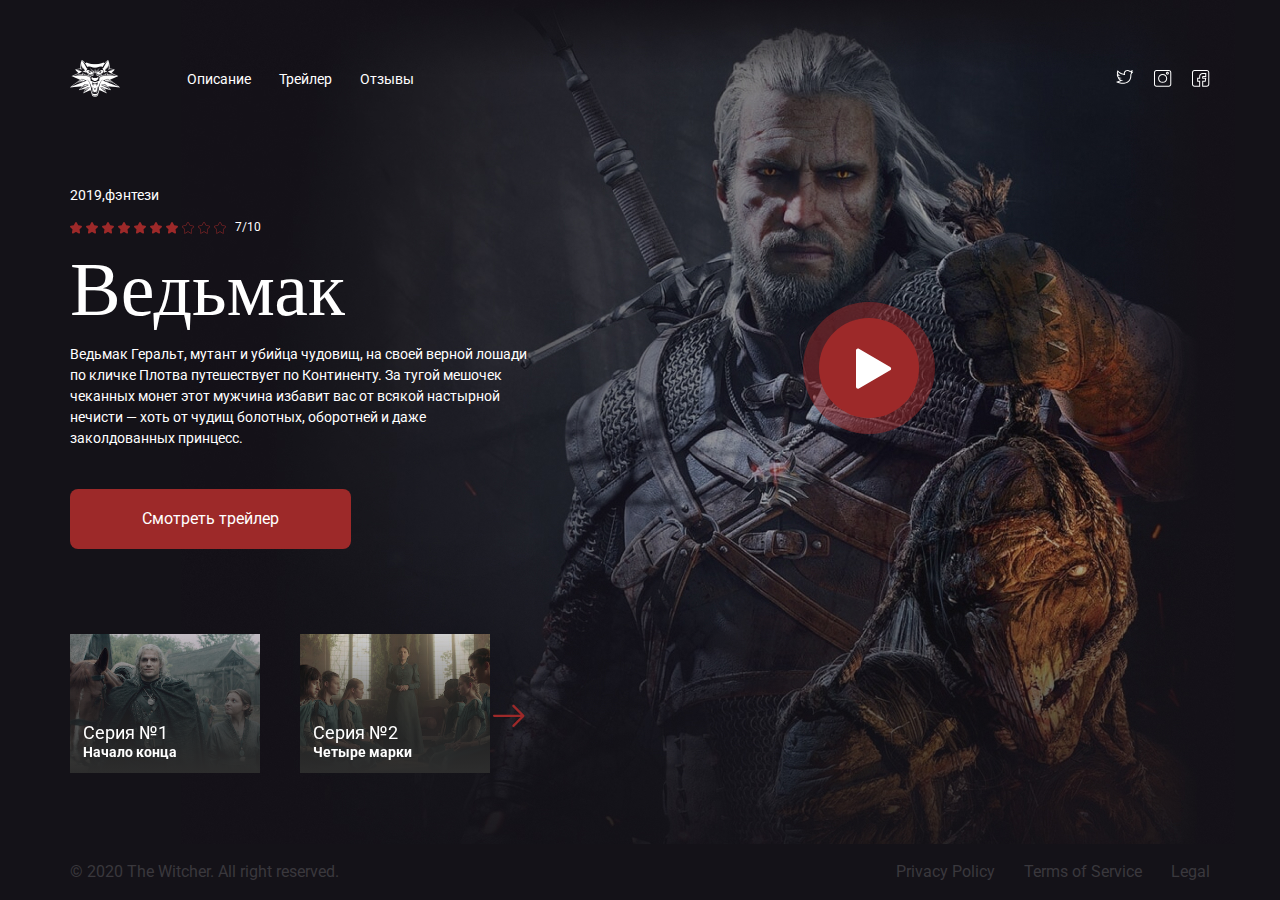
==== index.html @ c5347798 "Original mix" ====
<!doctype html>
<html lang="ru">

<head>
  <meta charset="UTF-8">
  <meta name="viewport" content="width=device-width, user-scalable=no, initial-scale=1.0, maximum-scale=1.0, minimum-scale=1.0">
  <meta http-equiv="X-UA-Compatible" content="ie=edge">
  <title>Ведьмак - официальный сайт сериала</title>
  <link href="https://fonts.googleapis.com/css?family=Roboto:400,700&display=swap&subset=cyrillic-ext" rel="stylesheet">
  <link rel="stylesheet" href="css/reset.css">
  <link rel="stylesheet" href="css/swiper.min.css">
  <link rel="stylesheet" href="css/animate.css">
  <link rel="stylesheet" href="css/style.css">

  <script src="js/swiper.min.js" defer></script>
  <script src="youtube-modal/index.js" defer></script>
  <script src="js/main.js" defer></script>

</head>

<body class="body-app" style="background-image: url(witcher/background.jpg);">
  <header>
    <div class="container">
      <div class="header">
        <img src="witcher/logo.png" alt="логотип Ведьмак" class="logo">
        <nav class="menu-list">
          <a href="#" class="menu-link">Описание</a>
          <a href="#" class="menu-link">Трейлер</a>
          <a href="#" class="menu-link">Отзывы</a>
        </nav>

        <div class="social">
          <a href="#" class="social-link"><img src="witcher/social/twitter.svg" alt="Twitter"></a>
          <a href="#" class="social-link"><img src="witcher/social/instagram.svg" alt="instagram"></a>
          <a href="#" class="social-link"><img src="witcher/social/facebook.svg" alt="Facebok"></a>
        </div>
      </div>
      <button class="menu-button"></button>
    </div>
  </header>


  <main>
    <div class="container">
      <div class="main-content">
        <div class="content">
          <span class="genre animated fadeInRight">2019,фэнтези</span>

          <div class="rating animated fadeInRight">
            <div class="rating-stars">
              <img src="img/star.svg" alt="Рейтинг 7 из 10" class="star">
              <img src="img/star.svg" alt="" class="star">
              <img src="img/star.svg" alt="" class="star">
              <img src="img/star.svg" alt="" class="star">
              <img src="img/star.svg" alt="" class="star">
              <img src="img/star.svg" alt="" class="star">
              <img src="img/star.svg" alt="" class="star">
              <img src="img/star-o.svg" alt="" class="star">
              <img src="img/star-o.svg" alt="" class="star">
              <img src="img/star-o.svg" alt="" class="star">
            </div>
            <div class="rating-number">7/10</div>
          </div>
          <h1 class="main-title animated fadeInRight">Ведьмак</h1>

          <p class="main-description animated fadeInRight">
            Ведьмак Геральт, мутант и убийца чудовищ, на своей верной лошади по кличке Плотва путешествует по Континенту. За тугой
            мешочек чеканных монет этот мужчина избавит вас от всякой настырной нечисти — хоть от чудищ болотных, оборотней и даже
            заколдованных принцесс.</p>

          <a href="https://www.youtube.com/watch?v=P0oJqfLzZzQ" class="button animated fadeInRight youtube-modal">Смотреть трейлер</a>

        </div>
        <a href="https://www.youtube.com/watch?v=P0oJqfLzZzQ" class="play youtube-modal">
          <img src="img/play.svg" alt="play" class="play-img">
        </a>
      </div>

      <div class="series">
        <div class="swiper-container">

          <div class="swiper-wrapper">

            <div class="swiper-slide">
              <figure class="card">
                <img class="card-img" src="witcher/series/series-1.jpg" alt="Серия №1">
                <figcaption class="card-description">
                  <p class="card-subtitle">Серия №1</p>
                  <p class="card-title">Начало конца</p>
                </figcaption>
              </figure>
            </div>

            <div class="swiper-slide">
              <figure class="card">
                <img class="card-img" src="witcher/series/series-2.jpg" alt="Серия №2">
                <figcaption class="card-description">
                  <p class="card-subtitle">Серия №2</p>
                  <p class="card-title">Четыре марки</p>
                </figcaption>
              </figure>
            </div>

            <div class="swiper-slide">
              <figure class="card">
                <img class="card-img" src="witcher/series/series-3.jpg" alt="Серия №3">
                <figcaption class="card-description">
                  <p class="card-subtitle">Серия №3</p>
                  <p class="card-title">Предательская луна</p>
                </figcaption>
              </figure>
            </div>

            <div class="swiper-slide">
              <figure class="card">
                <img class="card-img" src="witcher/series/series-4.jpg" alt="Серия №4">
                <figcaption class="card-description">
                  <p class="card-subtitle">Серия №4</p>
                  <p class="card-title">Банкеты, ублюдки и похороны</p>
                </figcaption>
              </figure>
            </div>

          </div>
        </div>
        <button class="arrow"></button>
      </div>

    </div>

  </main>

  <footer class="footer">
    <div class="container">
      <div class="footer-content">
        <div class="left">
          <span class="copyright">© 2020 The Witcher. All right reserved.</span>

        </div>
        <div class="right">
          <nav class="footer-menu">
            <a href="#" class="footer-link">Privacy Policy</a>
            <a href="#" class="footer-link">Terms of Service</a>
            <a href="#" class="footer-link">Legal</a>
          </nav>
        </div>
      </div>
    </div>
  </footer>
</body>

</html>
---- css/style.css ----
html {
    --sub-color: #9D2929;
}

img {
    max-width: 100%;
    height: auto;
}


.body-app {
    background-color: #141218;
    font-family: 'Roboto', sans-serif;
    color: #FFFFFF;
    min-height: 100vh;
    display: flex;
    flex-direction: column;
    background-repeat: no-repeat;
    background-position: top right 20%;
}

.container {
    width: 95%;
    max-width: 1140px;
    margin: auto;

}

.header {
    display: flex;
    align-items: center;
    justify-content: space-between;
    padding-top: 60px;
    margin-bottom: 90px;
    z-index: 99;
}

.logo {
    height: 37px;
}

.menu-list {
    margin-right: auto;
    margin-left: 67px;
}

.menu-link {
    font-size: 14px;
    line-height: 16px;
    color: inherit;
    text-decoration: none;
    margin-right: 24px;
}

.social {
    display: flex;
    gap: 20px;
}

.social-link {
    display: block;
    max-width: 18px;
    text-decoration: none;
}

.social-link img {
    display: block;
    width: 100%;
}

.genre {
    font-size: 14px;
    line-height: 16px;
    margin-bottom: 16px;
    display: block;
    animation-delay: 0.1s;
}

.rating {
    display: flex;
    align-items: center;
    margin-bottom: 10px;
    animation-delay: 0.3s;
}

.rating-number {
    font-size: 12px;
    line-height: 14px;
    margin-left: 9px;
}

.main-title {
    font-size: 76px;
    line-height: 89px;
    font-family: serif;
    margin-bottom: 10px;
    animation-delay: 0.5s;
}

.main-description {
    max-width: 458px;
    font-size: 14px;
    line-height: 150%;
    margin-bottom: 40px;
    animation-delay: 0.7s;
}

.main-content {
    display: flex;
    align-items: center;
    margin-bottom: 85px;
}

.button {
    display: inline-block;
    background-color: var(--sub-color);
    border-radius: 8px;
    color: #FFFFFF;
    border: none;
    padding: 22px 72px;
    text-decoration: none;
    animation-delay: 1s;
}

.button:active {
    color: #fff;
}

.play {
    display: flex;
    align-items: center;
    justify-content: center;
    background: var(--sub-color);
    width: 100px;
    height: 100px;
    border-radius: 50%;
    border: none;
    position: relative;
    margin: auto;
}

.play:before {
    content: '';
    width: 132px;
    height: 132px;
    background: var(--sub-color);
    opacity: 0.5;
    position: absolute;
    border-radius: 50%;
    left: -16px;
    top: -16px;
    animation: pulse 0.5s ease-in-out 0.5s infinite;
}

.play-img {
    position: relative;
    transform: translateX(5px);
}

.series {
    display: flex;
    align-items: center;
    margin-bottom: 60px;
    position: relative;
    max-width: 420px;
}

.card {
    position: relative;
    margin-right: 30px;
    width: 164px;
    height: 113.41px;
    border-radius: 8px;
    display: flex;
    flex-direction: column;
    justify-content: flex-end;
    padding: 13px;
}

.card:after {
    content: '';
    position: absolute;
    top: 0;
    right: 0;
    bottom: 0;
    left: 0;
    z-index: 25;
    background: linear-gradient(180deg, rgba(20, 18, 24, 0.2) 0%, #2D2D2D 100%);

}

.card-img {
    position: absolute;
    width: 100%;
    height: 100%;
    object-fit: cover;
    top: 0;
    left: 0;
    right: 0;
    bottom: 0;
}

.card-description {
    position: relative;
    z-index: 50;
    color: #fff;
}

.card-subtitle {
    font-size: 18px;
    line-height: 12px;
    margin-bottom: 5px;
}

.card-title {
    font-weight: bold;
    font-size: 14px;
    line-height: 16px;
}

.arrow {
    width: 32px;
    height: 23px;
    border: none;
    background-image: url('../img/arrow.svg');
    background-repeat: no-repeat;
    background-position: center;
    background-color: transparent;
    position: absolute;
    top: 50%;
    right: -35px;
}

.swiper-container {
    max-width: 420px;
    margin-left: 0px;
}

.footer {
    background-color: #141218;
    padding: 20px 0;
    margin-top: auto;
}

.footer-content {
    display: flex;
    align-items: center;
    justify-content: space-between;
}

.footer-link {
    text-decoration: none;
    color: #3A383D;
    margin-left: 25px;
}

.copyright {
    color: #3A383D;
}

.menu-button {
    display: none;
    z-index: 100;
}

@media (max-width: 760px) {
    .play {
        display: none;
    }

    .footer-content {
        flex-direction: column;
        align-items: flex-start;
    }

    .copyright {
        display: block;
        margin-bottom: 8px;
    }

    .footer-link:first-child {
        margin-left: 0;
    }
}

@media (max-width: 540px) {
    .menu-button {
        display: block;
        position: absolute;
        right: 35px;
        top: 40px;
        width: 30px;
        height: 2px;
        background-color: #fff;
        border: none;
        cursor: pointer;
    }

    .menu-button:before {
        content: '';
        display: block;
        position: absolute;
        top: 0px;
        left: 0px;
        width: 30px;
        height: 2px;
        background-color: #fff;
        margin-top: -7px;
        transition: transform 0.2s;
    }

    .menu-button:after {
        content: '';
        display: block;
        position: absolute;
        top: 0px;
        left: 0px;
        width: 30px;
        height: 2px;
        background-color: #fff;
        margin-top: 7px;
        transition: transform 0.2s;
    }

    .menu-button-active {
        height: 0;
        background: transparent;
    }

    .menu-button-active:before {
        transform: rotate(45deg);
        margin-top: 0;
    }

    .menu-button-active:after {
        transform: rotate(-45deg);
        margin-top: 0;
    }

    .header {
        display: none;
        flex-direction: column;
        position: absolute;
        right: 0;
        top: 0;
        background-color: var(--sub-color);
        width: 250px;
        padding-bottom: 40px;
    }

    .header-active {
        display: flex;
    }

    .logo {
        margin-bottom: 25px;

    }

    .menu-list {
        margin: auto;
        order: 2;
        display: flex;
        flex-direction: column;
        align-items: center;
    }

    .menu-link {
        margin-right: 0;
        margin-bottom: 17px;
    }

    .social {
        order: 1;
        margin-bottom: 22px;
    }

    .social-link:first-child {
        margin-left: 0;
    }

    .swiper-container {
        width: 80%;
    }

    .main-content {
        margin-top: 196px;
    }

    .main-title {
        font-size: 56px;
    }

    .series {
        max-width: 210px;
    }
}
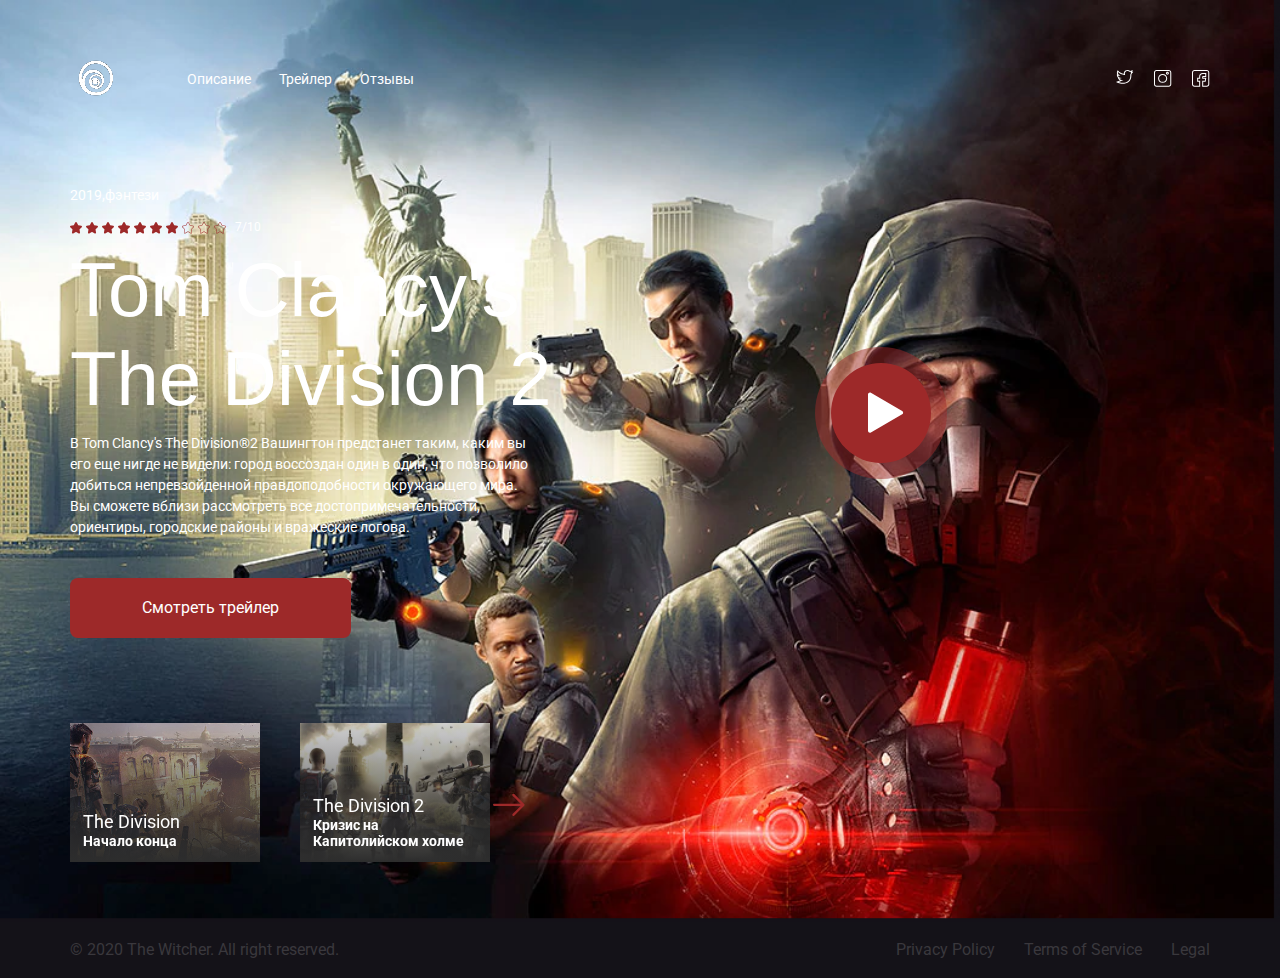
==== commit a657ed64: "Add background 1" ====
--- a/index.html
+++ b/index.html
@@ -5,7 +5,7 @@
   <meta charset="UTF-8">
   <meta name="viewport" content="width=device-width, user-scalable=no, initial-scale=1.0, maximum-scale=1.0, minimum-scale=1.0">
   <meta http-equiv="X-UA-Compatible" content="ie=edge">
-  <title>Ведьмак - официальный сайт сериала</title>
+  <title>Tom Clancy's The Divisions</title>
   <link href="https://fonts.googleapis.com/css?family=Roboto:400,700&display=swap&subset=cyrillic-ext" rel="stylesheet">
   <link rel="stylesheet" href="css/reset.css">
   <link rel="stylesheet" href="css/swiper.min.css">
@@ -18,11 +18,11 @@
 
 </head>
 
-<body class="body-app" style="background-image: url(witcher/background.jpg);">
+<body class="body-app" style="background-image: url(assets/img/TCTD2_WONY.png);">
   <header>
     <div class="container">
       <div class="header">
-        <img src="witcher/logo.png" alt="логотип Ведьмак" class="logo">
+        <img src="assets/img/logo.png" alt="логотип Ubisoft" class="logo">
         <nav class="menu-list">
           <a href="#" class="menu-link">Описание</a>
           <a href="#" class="menu-link">Трейлер</a>
@@ -61,12 +61,10 @@
             </div>
             <div class="rating-number">7/10</div>
           </div>
-          <h1 class="main-title animated fadeInRight">Ведьмак</h1>
+          <h1 class="main-title animated fadeInRight">Tom Clancy's <br>The Division 2</h1>
 
           <p class="main-description animated fadeInRight">
-            Ведьмак Геральт, мутант и убийца чудовищ, на своей верной лошади по кличке Плотва путешествует по Континенту. За тугой
-            мешочек чеканных монет этот мужчина избавит вас от всякой настырной нечисти — хоть от чудищ болотных, оборотней и даже
-            заколдованных принцесс.</p>
+            В Tom Clancy's The Division®2 Вашингтон предстанет таким, каким вы его еще нигде не видели: город воссоздан один в один, что позволило добиться непревзойденной правдоподобности окружающего мира. Вы сможете вблизи рассмотреть все достопримечательности, ориентиры, городские районы и вражеские логова.</p>
 
           <a href="https://www.youtube.com/watch?v=P0oJqfLzZzQ" class="button animated fadeInRight youtube-modal">Смотреть трейлер</a>
 
@@ -83,9 +81,9 @@
 
             <div class="swiper-slide">
               <figure class="card">
-                <img class="card-img" src="witcher/series/series-1.jpg" alt="Серия №1">
+                <img class="card-img" src="assets/img/series-1.png" alt="Серия №1">
                 <figcaption class="card-description">
-                  <p class="card-subtitle">Серия №1</p>
+                  <p class="card-subtitle">The Division</p>
                   <p class="card-title">Начало конца</p>
                 </figcaption>
               </figure>
@@ -93,30 +91,66 @@
 
             <div class="swiper-slide">
               <figure class="card">
-                <img class="card-img" src="witcher/series/series-2.jpg" alt="Серия №2">
+                <img class="card-img" src="assets/img/series-2.png" alt="Серия №2">
                 <figcaption class="card-description">
-                  <p class="card-subtitle">Серия №2</p>
-                  <p class="card-title">Четыре марки</p>
+                  <p class="card-subtitle">The Division 2</p>
+                  <p class="card-title">Кризис на Капитолийском холме</p>
+                </figcaption>
+              </figure>
+            </div>
+            <div class="swiper-slide">
+              <figure class="card">
+                <img class="card-img" src="assets/img/series-5.png" alt="Серия №5">
+                <figcaption class="card-description">
+                  <p class="card-subtitle">СЕЗОН 1/5</p>
+                  <p class="card-title">ТЕНИ СГУЩАЮТСЯ</p>
+                </figcaption>
+              </figure>
+            </div>
+            <div class="swiper-slide">
+              <figure class="card">
+                <img class="card-img" src="assets/img/series-22.png" alt="Серия №2">
+                <figcaption class="card-description">
+                  <p class="card-subtitle">СЕЗОН 2</p>
+                  <p class="card-title">Наследие Кинера</p>
+                </figcaption>
+              </figure>
+            </div>
+            <div class="swiper-slide">
+              <figure class="card">
+                <img class="card-img" src="assets/img/TCTD2_secret_affairs.png" alt="Серия №3">
+                <figcaption class="card-description">
+                  <p class="card-subtitle">СЕЗОН 3/6</p>
+                  <p class="card-title">ТАЙНЫЕ ДЕЛИШКИ</p>
                 </figcaption>
               </figure>
             </div>
 
             <div class="swiper-slide">
               <figure class="card">
-                <img class="card-img" src="witcher/series/series-3.jpg" alt="Серия №3">
+                <img class="card-img" src="assets/img/series-4.png" alt="Серия №4">
                 <figcaption class="card-description">
-                  <p class="card-subtitle">Серия №3</p>
-                  <p class="card-title">Предательская луна</p>
+                  <p class="card-subtitle">СЕЗОН 4</p>
+                  <p class="card-title">Конец смены</p>
                 </figcaption>
               </figure>
             </div>
-
+            
             <div class="swiper-slide">
               <figure class="card">
-                <img class="card-img" src="witcher/series/series-4.jpg" alt="Серия №4">
+                <img class="card-img" src="assets/img/series-6.png" alt="Сезон №6">
                 <figcaption class="card-description">
-                  <p class="card-subtitle">Серия №4</p>
-                  <p class="card-title">Банкеты, ублюдки и похороны</p>
+                  <p class="card-subtitle">БОНУС 1</p>
+                  <p class="card-title">НЕБОСКРЕБ "САММИТ"</p>
+                </figcaption>
+              </figure>
+            </div>
+            <div class="swiper-slide">
+              <figure class="card">
+                <img class="card-img" src="assets/img/series-7.png" alt="Сезон №6">
+                <figcaption class="card-description">
+                  <p class="card-subtitle">БОНУС 2</p>
+                  <p class="card-title">САУНДТРЕК «ВОИТЕЛЕЙ НЬЮ-ЙОРКА»</p>
                 </figcaption>
               </figure>
             </div>
--- a/css/style.css
+++ b/css/style.css
@@ -9,11 +9,15 @@
 
 
 .body-app {
+    background-size: cover; 
     background-color: #141218;
     font-family: 'Roboto', sans-serif;
     color: #FFFFFF;
     min-height: 100vh;
-    display: flex;
+    display: grid;
+    /*display:block;*/
+    margin:auto;
+    /*display: flex;*/
     flex-direction: column;
     background-repeat: no-repeat;
     background-position: top right 20%;
@@ -92,7 +96,8 @@
 .main-title {
     font-size: 76px;
     line-height: 89px;
-    font-family: serif;
+    font-family: sans-serif;
+    /*font-family: serif;*/
     margin-bottom: 10px;
     animation-delay: 0.5s;
 }
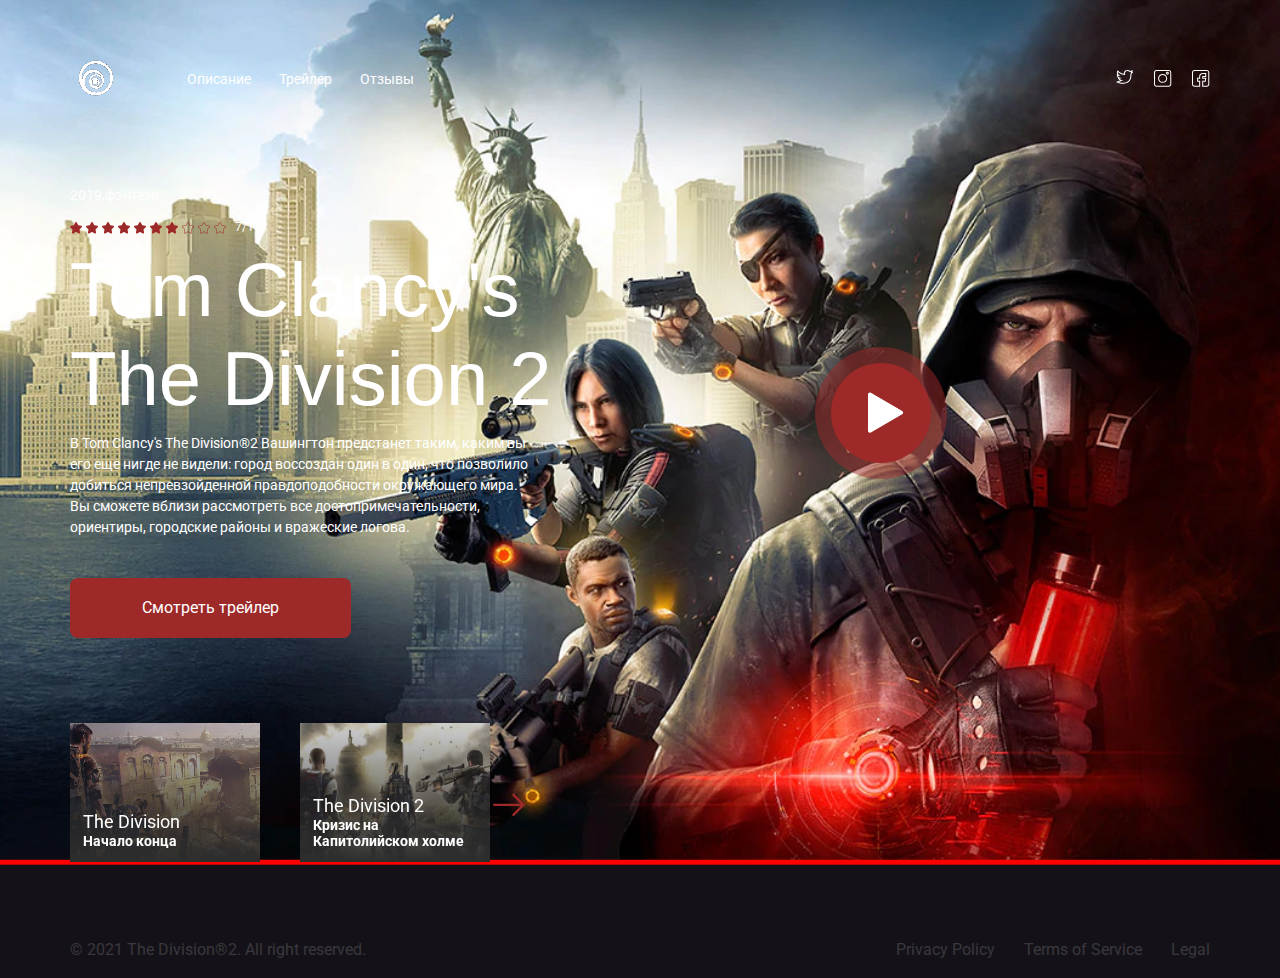
==== commit 94b95ad6: "new background?" ====
--- a/index.html
+++ b/index.html
@@ -18,7 +18,7 @@
 
 </head>
 
-<body class="body-app" style="background-image: url(assets/img/TCTD2_WONY.png);">
+<body class="body-app" style="background-image: url(assets/img/background4.png);">
   <header>
     <div class="container">
       <div class="header">
@@ -64,7 +64,9 @@
           <h1 class="main-title animated fadeInRight">Tom Clancy's <br>The Division 2</h1>
 
           <p class="main-description animated fadeInRight">
-            В Tom Clancy's The Division®2 Вашингтон предстанет таким, каким вы его еще нигде не видели: город воссоздан один в один, что позволило добиться непревзойденной правдоподобности окружающего мира. Вы сможете вблизи рассмотреть все достопримечательности, ориентиры, городские районы и вражеские логова.</p>
+            В Tom Clancy's The Division®2 Вашингтон предстанет таким, каким вы его еще нигде не видели: город воссоздан один в один, 
+            что позволило добиться непревзойденной правдоподобности окружающего мира. 
+            Вы сможете вблизи рассмотреть все достопримечательности, ориентиры, городские районы и вражеские логова.</p>
 
           <a href="https://www.youtube.com/watch?v=P0oJqfLzZzQ" class="button animated fadeInRight youtube-modal">Смотреть трейлер</a>
 
@@ -168,7 +170,7 @@
     <div class="container">
       <div class="footer-content">
         <div class="left">
-          <span class="copyright">© 2020 The Witcher. All right reserved.</span>
+          <span class="copyright">© 2021 The Division®2. All right reserved.</span>
 
         </div>
         <div class="right">
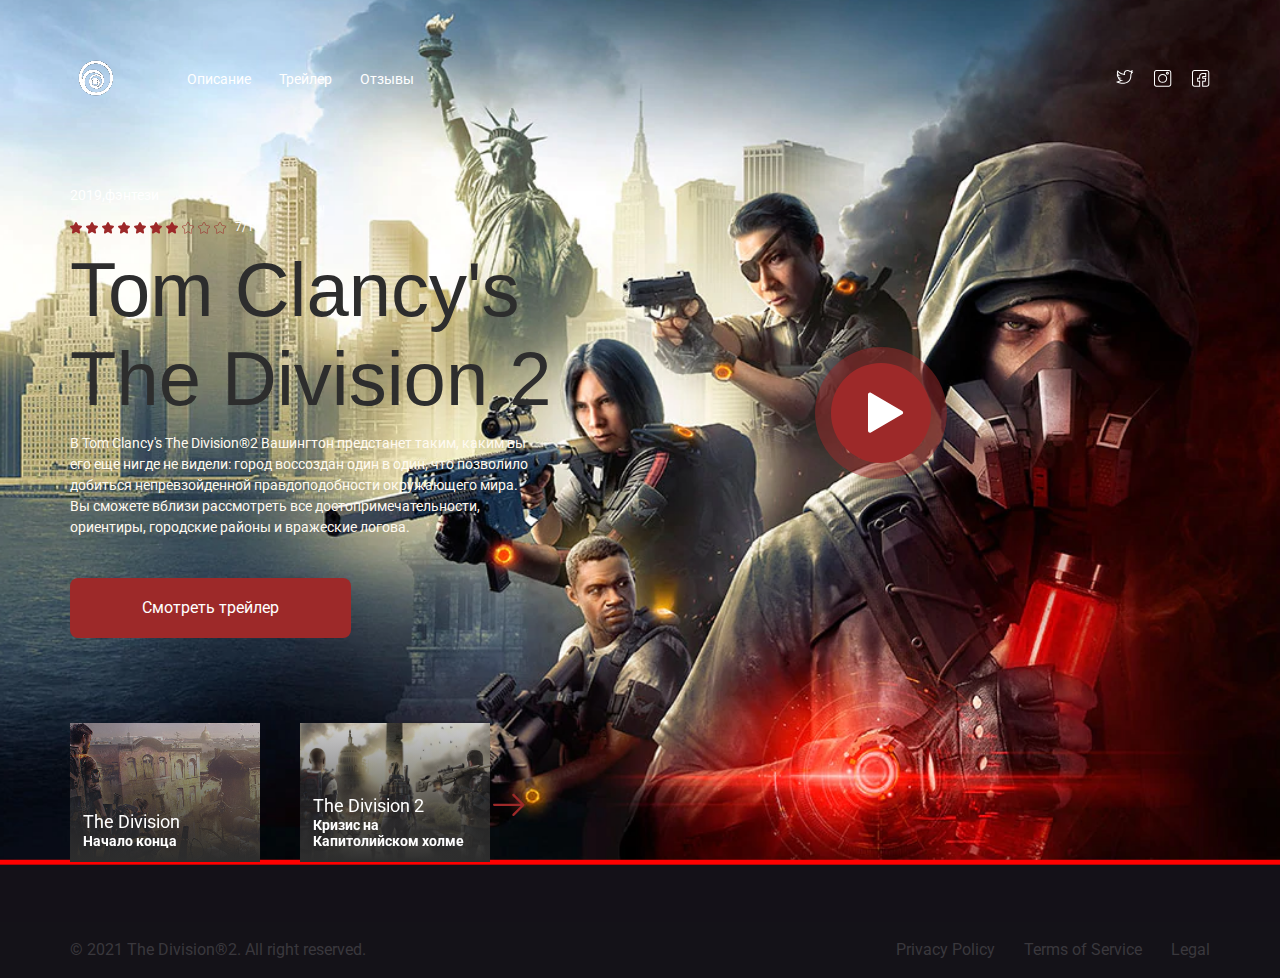
==== commit c60b6e5b: "insert trailer" ====
--- a/index.html
+++ b/index.html
@@ -68,10 +68,10 @@
             что позволило добиться непревзойденной правдоподобности окружающего мира. 
             Вы сможете вблизи рассмотреть все достопримечательности, ориентиры, городские районы и вражеские логова.</p>
 
-          <a href="https://www.youtube.com/watch?v=P0oJqfLzZzQ" class="button animated fadeInRight youtube-modal">Смотреть трейлер</a>
+          <a href="https://www.youtube.com/watch?v=7NTKO4Y-JmY" class="button animated fadeInRight youtube-modal">Смотреть трейлер</a>
 
         </div>
-        <a href="https://www.youtube.com/watch?v=P0oJqfLzZzQ" class="play youtube-modal">
+        <a href="https://www.youtube.com/watch?v=7NTKO4Y-JmY" class="play youtube-modal">
           <img src="img/play.svg" alt="play" class="play-img">
         </a>
       </div>
--- a/css/style.css
+++ b/css/style.css
@@ -94,6 +94,7 @@
 }
 
 .main-title {
+    color: #2D2D2D;
     font-size: 76px;
     line-height: 89px;
     font-family: sans-serif;
@@ -103,6 +104,7 @@
 }
 
 .main-description {
+    color:floralwhite;
     max-width: 458px;
     font-size: 14px;
     line-height: 150%;
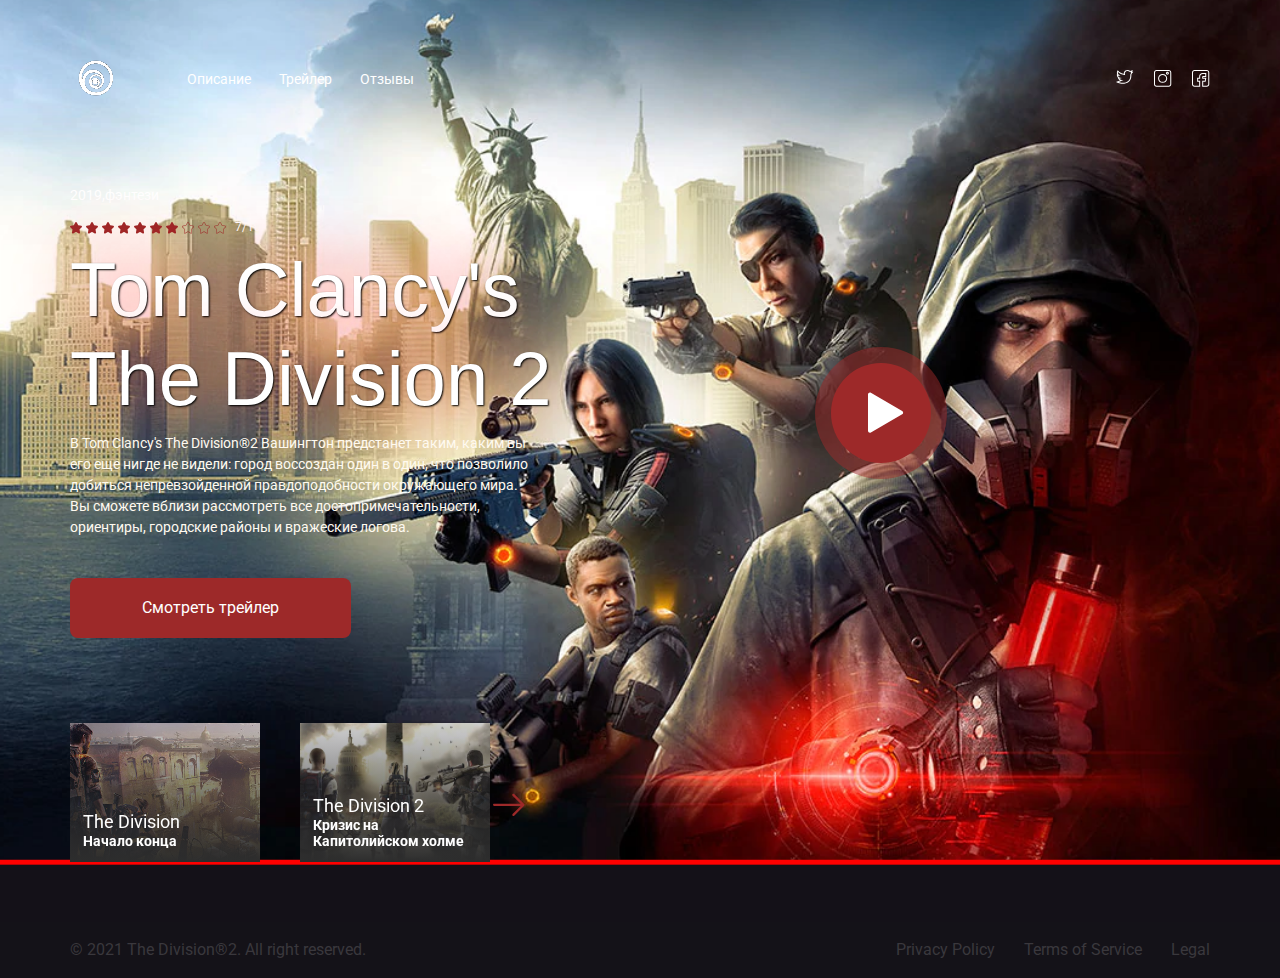
==== commit 02b42838: "add text-shadow" ====
--- a/index.html
+++ b/index.html
@@ -61,7 +61,9 @@
             </div>
             <div class="rating-number">7/10</div>
           </div>
-          <h1 class="main-title animated fadeInRight">Tom Clancy's <br>The Division 2</h1>
+          <div class="main-title animated fadeInRight">
+          <h1 class="hedo">Tom Clancy's <br>The Division 2</h1>
+        </div>
 
           <p class="main-description animated fadeInRight">
             В Tom Clancy's The Division®2 Вашингтон предстанет таким, каким вы его еще нигде не видели: город воссоздан один в один, 
--- a/css/style.css
+++ b/css/style.css
@@ -94,13 +94,17 @@
 }
 
 .main-title {
-    color: #2D2D2D;
+     
     font-size: 76px;
     line-height: 89px;
     font-family: sans-serif;
     /*font-family: serif;*/
     margin-bottom: 10px;
     animation-delay: 0.5s;
+}
+
+.main-title .hedo{
+    text-shadow: 1px 1px 2px black, 0 0 1em red;
 }
 
 .main-description {
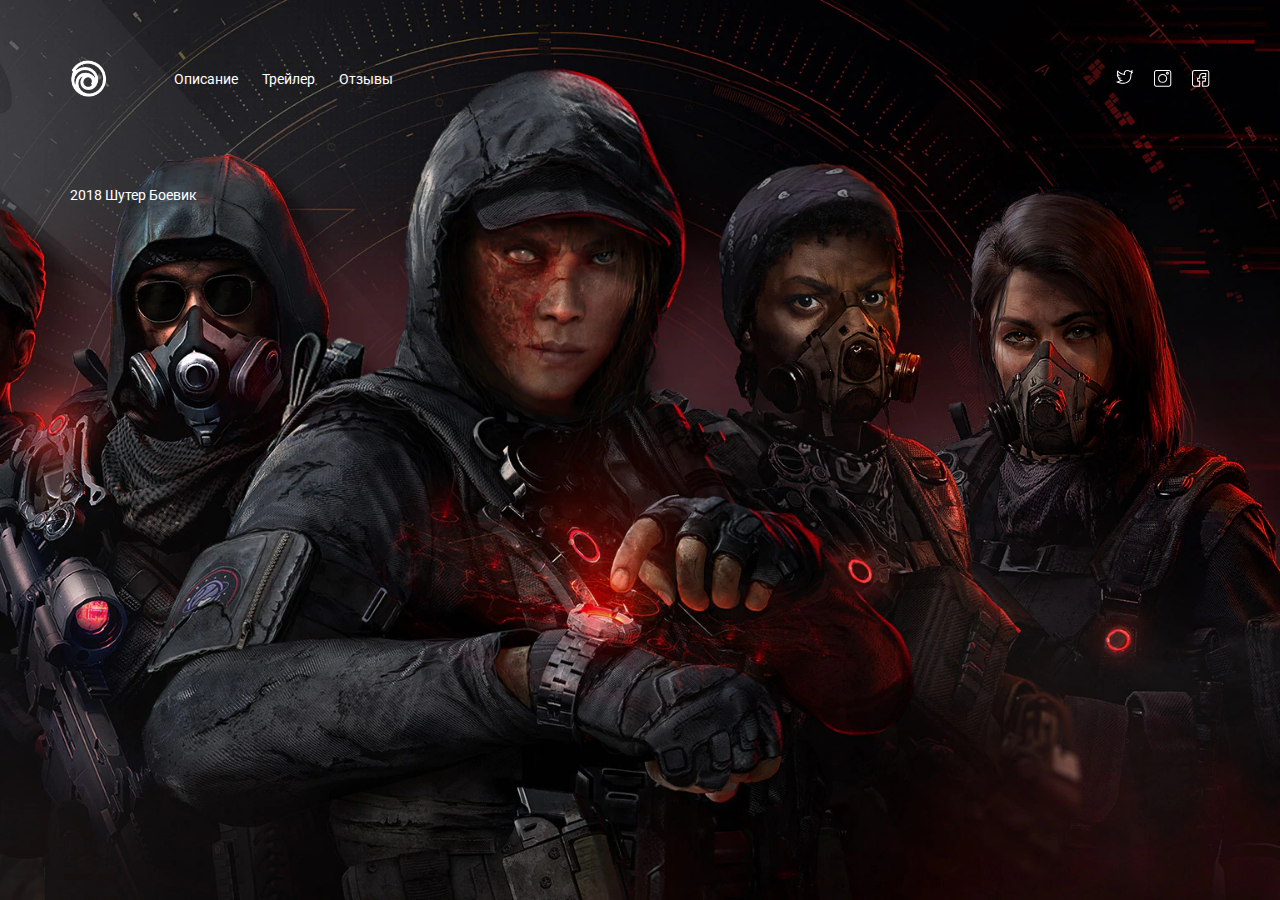
==== commit 5fdd6188: "new project new js" ====
--- a/index.html
+++ b/index.html
@@ -18,7 +18,11 @@
 
 </head>
 
-<body class="body-app" style="background-image: url(assets/img/background4.png);">
+<body>
+  <div class = "app">
+    
+  </div>
+  <!---
   <header>
     <div class="container">
       <div class="header">
@@ -185,6 +189,8 @@
       </div>
     </div>
   </footer>
+
+  --->
 </body>
 
 </html>--- a/css/style.css
+++ b/css/style.css
@@ -14,10 +14,10 @@
     font-family: 'Roboto', sans-serif;
     color: #FFFFFF;
     min-height: 100vh;
-    display: grid;
+    /*display: grid;
     /*display:block;*/
     margin:auto;
-    /*display: flex;*/
+    display: flex;
     flex-direction: column;
     background-repeat: no-repeat;
     background-position: top right 20%;
@@ -109,6 +109,7 @@
 
 .main-description {
     color:floralwhite;
+    text-shadow: 1px 1px 2px black, 0 0 1em white;
     max-width: 458px;
     font-size: 14px;
     line-height: 150%;
